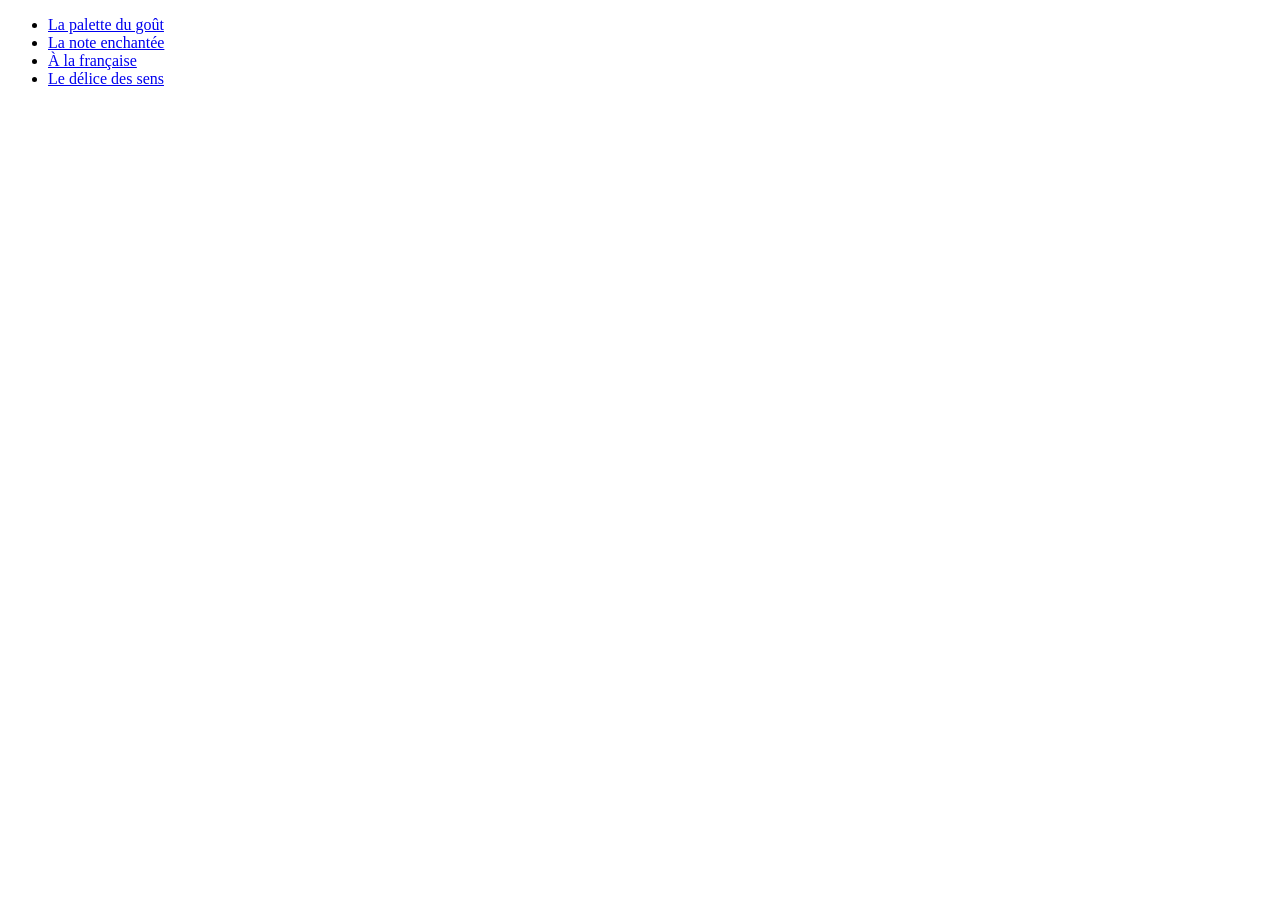
==== index.html @ b1b6aa0e "Initialisation et structure du projet Ohmyfood" ====
<!DOCTYPE html>
<html lang="fr">
<head>
  <meta charset="UTF-8">
  <meta name="viewport" content="width=device-width, initial-scale=1.0">
  <title>Ohmyfood</title>
  <link rel="stylesheet" href="assets/css/style.css">
</head>
<body>

  <header></header>

  <main>
    <ul>
      <li><a href="restaurants/la-palette-du-gout.html">La palette du goût</a></li>
      <li><a href="restaurants/la-note-enchantee.html">La note enchantée</a></li>
      <li><a href="restaurants/a-la-francaise.html">À la française</a></li>
      <li><a href="restaurants/le-delice-des-sens.html">Le délice des sens</a></li>
    </ul>
  </main>

  <footer></footer>

</body>
</html>
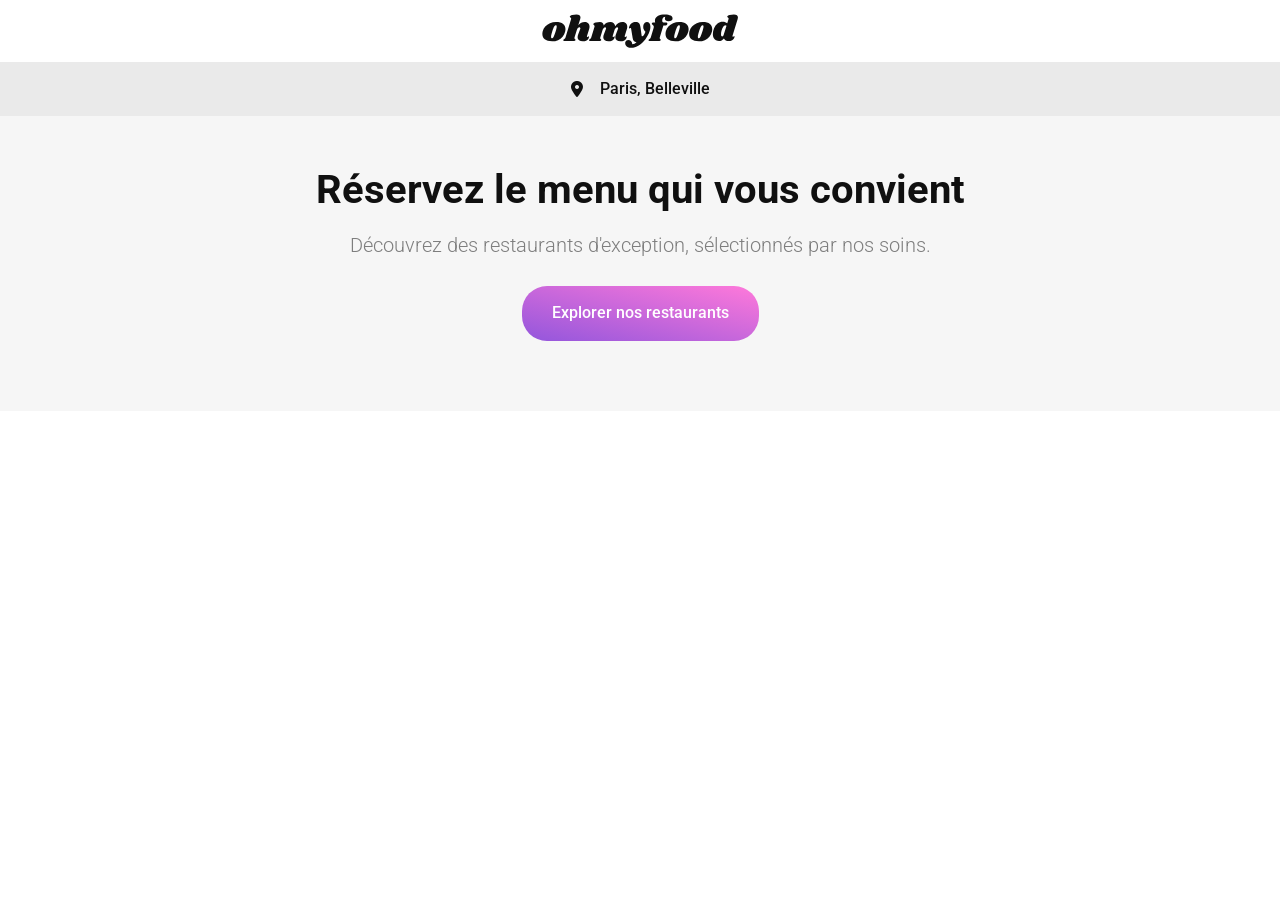
==== commit 86c717e8: "Add header and hero sections with Sass variables and mixin" ====
--- a/index.html
+++ b/index.html
@@ -4,22 +4,34 @@
   <meta charset="UTF-8">
   <meta name="viewport" content="width=device-width, initial-scale=1.0">
   <title>Ohmyfood</title>
-  <link rel="stylesheet" href="assets/css/style.css">
+  <link rel="preconnect" href="https://fonts.googleapis.com">
+  <link rel="preconnect" href="https://fonts.gstatic.com" crossorigin>
+  <link href="https://fonts.googleapis.com/css2?family=Roboto:wght@300;400;500;700&family=Shrikhand&display=swap" rel="stylesheet">
+  <link rel="stylesheet" href="https://cdnjs.cloudflare.com/ajax/libs/font-awesome/6.5.2/css/all.min.css">
+  <link rel="stylesheet" href="assets/css/main.css">
 </head>
 <body>
 
-  <header></header>
+  <header class="header">
+    <a class="header__home" href="index.html">
+      <img class="header__logo" src="assets/images/logo/ohmyfood@2x.svg" alt="Ohmyfood">
+    </a>
+  </header>
 
   <main>
-    <ul>
-      <li><a href="restaurants/la-palette-du-gout.html">La palette du goût</a></li>
-      <li><a href="restaurants/la-note-enchantee.html">La note enchantée</a></li>
-      <li><a href="restaurants/a-la-francaise.html">À la française</a></li>
-      <li><a href="restaurants/le-delice-des-sens.html">Le délice des sens</a></li>
-    </ul>
+
+    <p class="location">
+      <i class="fa-solid fa-location-dot"></i>
+      Paris, Belleville
+    </p>
+
+    <section class="hero">
+      <h1 class="hero__title">Réservez le menu qui vous convient</h1>
+      <p class="hero__subtitle">Découvrez des restaurants d'exception, sélectionnés par nos soins.</p>
+      <a class="btn" href="#">Explorer nos restaurants</a>
+    </section>
+
   </main>
-
-  <footer></footer>
 
 </body>
 </html>
--- a/assets/css/main.css
+++ b/assets/css/main.css
@@ -0,0 +1,89 @@
+*,
+*::before,
+*::after {
+  box-sizing: border-box;
+}
+
+body {
+  margin: 0;
+  font-family: "Roboto", "Helvetica Neue", Arial, sans-serif;
+  color: #101010;
+  line-height: 1.4;
+}
+
+h1,
+p {
+  margin: 0;
+}
+
+a {
+  color: inherit;
+  text-decoration: none;
+}
+
+img {
+  display: block;
+  max-width: 100%;
+}
+
+.header {
+  display: flex;
+  justify-content: center;
+  align-items: center;
+  padding: 14px 20px;
+  background-color: #ffffff;
+}
+.header__logo {
+  height: 34px;
+  width: auto;
+}
+
+.location {
+  display: flex;
+  justify-content: center;
+  align-items: center;
+  gap: 17px;
+  padding: 16px 20px;
+  background-color: #eaeaea;
+  font-size: 16px;
+  font-weight: 500;
+}
+
+.hero {
+  padding: 40px 30px 60px;
+  background-color: #f6f6f6;
+  text-align: center;
+}
+.hero__title {
+  margin: 0 auto 17px;
+  font-size: 24px;
+  font-weight: 700;
+  line-height: 1.2;
+}
+.hero__subtitle {
+  margin: 0 auto 27px;
+  font-size: 18px;
+  font-weight: 300;
+  color: #7e7e7e;
+}
+@media screen and (min-width: 1024px) {
+  .hero {
+    padding: 50px 30px 70px;
+  }
+  .hero__title {
+    font-size: 40px;
+  }
+  .hero__subtitle {
+    font-size: 20px;
+  }
+}
+
+.btn {
+  display: inline-block;
+  padding: 16px 30px;
+  border-radius: 25px;
+  background: linear-gradient(193deg, #ff79da 0%, #9356dc 100%);
+  color: #ffffff;
+  font-size: 16px;
+  font-weight: 500;
+}/*# sourceMappingURL=main.css.map */
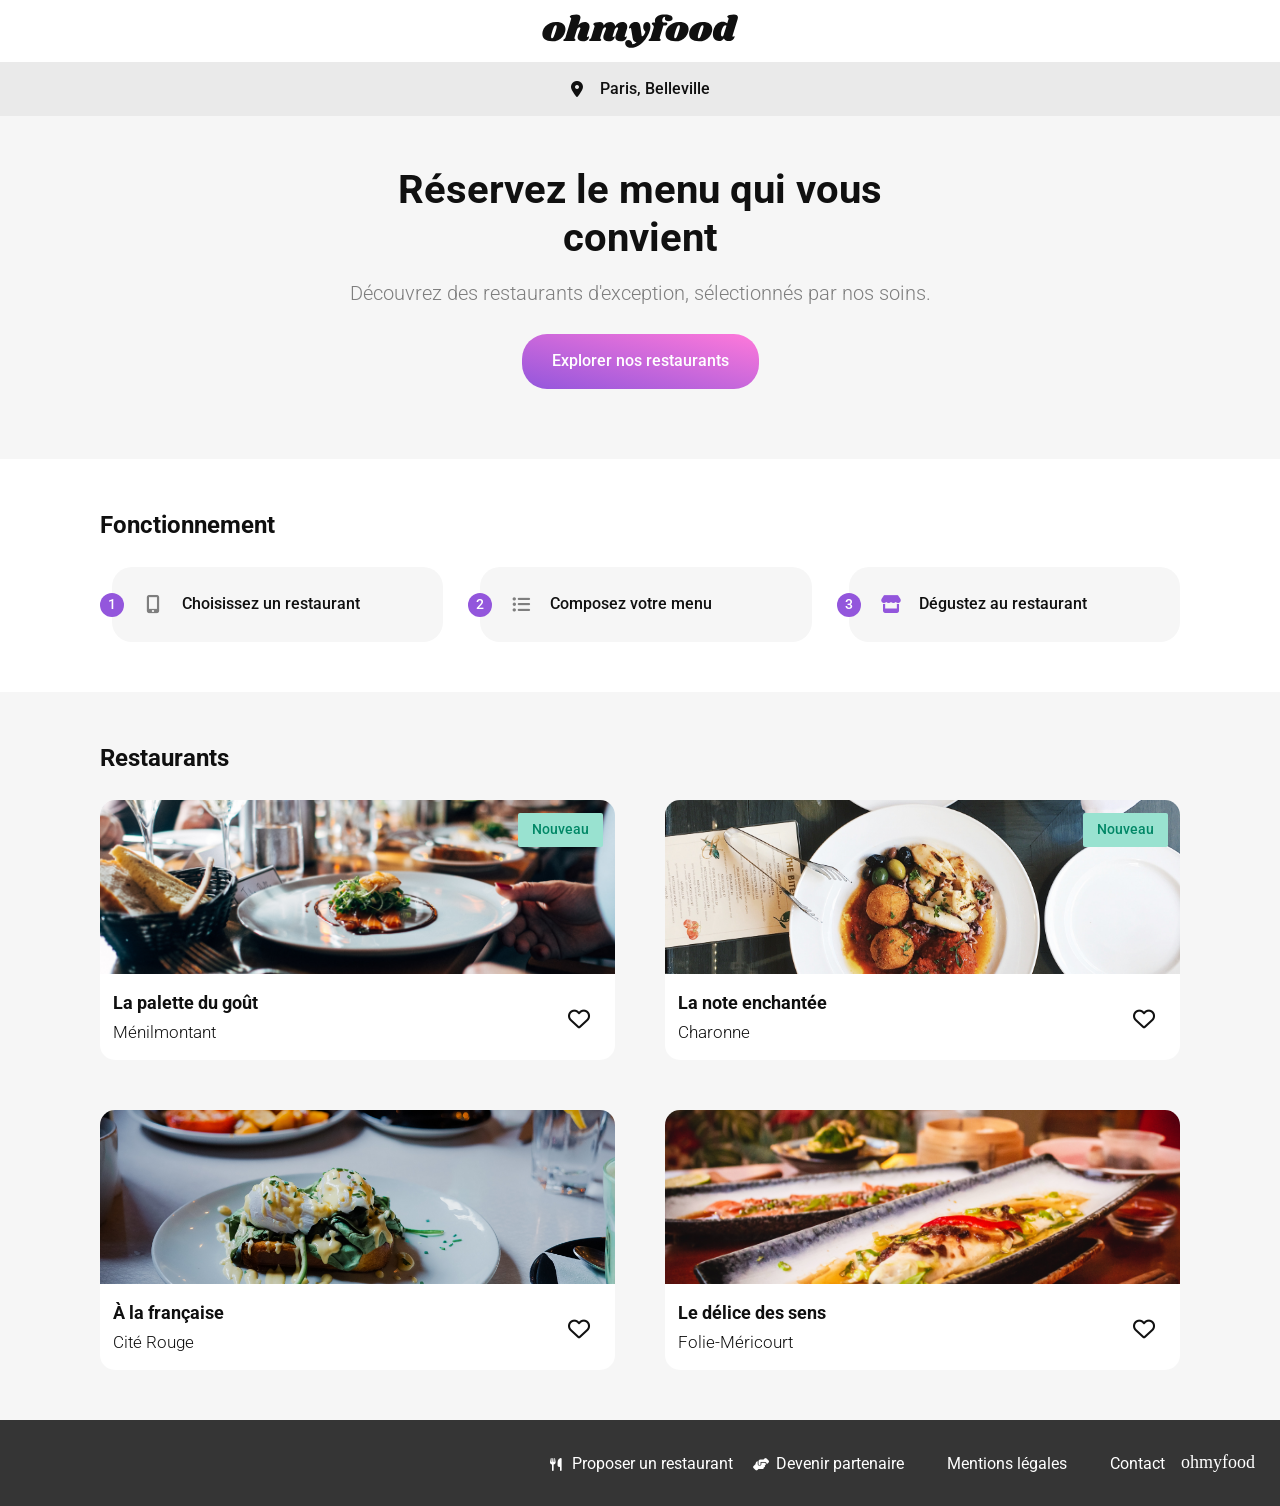
==== commit 07dcdfd0: "Add fonctionnement, restaurants and footer sections" ====
--- a/index.html
+++ b/index.html
@@ -14,7 +14,7 @@
 
   <header class="header">
     <a class="header__home" href="index.html">
-      <img class="header__logo" src="assets/images/logo/ohmyfood@2x.svg" alt="Ohmyfood">
+      <img class="header__logo" src="assets/images/logo/ohmyfood@2x.svg">
     </a>
   </header>
 
@@ -31,7 +31,97 @@
       <a class="btn" href="#">Explorer nos restaurants</a>
     </section>
 
+    <section class="fonctionnement">
+      <h2 class="fonctionnement__title">Fonctionnement</h2>
+      <ol class="steps">
+        <li class="step">
+          <span class="step__number">1</span>
+          <i class="step__icon fa-solid fa-mobile-screen-button"></i>
+          Choisissez un restaurant
+        </li>
+        <li class="step">
+          <span class="step__number">2</span>
+          <i class="step__icon fa-solid fa-list-ul"></i>
+          Composez votre menu
+        </li>
+        <li class="step">
+          <span class="step__number">3</span>
+          <i class="step__icon step__icon--highlight fa-solid fa-store"></i>
+          Dégustez au restaurant
+        </li>
+      </ol>
+    </section>
+
+    <section class="restaurants">
+      <h2 class="restaurants__title">Restaurants</h2>
+      <ul class="restaurants__list">
+
+        <li class="restaurant">
+          <span class="restaurant__badge">Nouveau</span>
+          <a class="restaurant__link" href="restaurants/la-palette-du-gout.html">
+            <img class="restaurant__image"
+                 src="assets/images/restaurants/jay-wennington-N_Y88TWmGwA-unsplash.jpg">
+            <div class="restaurant__text">
+              <h3 class="restaurant__name">La palette du goût</h3>
+              <p class="restaurant__place">Ménilmontant</p>
+            </div>
+          </a>
+          <i class="restaurant__heart fa-regular fa-heart"></i>
+        </li>
+
+        <li class="restaurant">
+          <span class="restaurant__badge">Nouveau</span>
+          <a class="restaurant__link" href="restaurants/la-note-enchantee.html">
+            <img class="restaurant__image"
+                 src="assets/images/restaurants/stil-u2Lp8tXIcjw-unsplash.jpg">
+            <div class="restaurant__text">
+              <h3 class="restaurant__name">La note enchantée</h3>
+              <p class="restaurant__place">Charonne</p>
+            </div>
+          </a>
+          <i class="restaurant__heart fa-regular fa-heart"></i>
+        </li>
+
+        <li class="restaurant">
+          <a class="restaurant__link" href="restaurants/a-la-francaise.html">
+            <img class="restaurant__image"
+                 src="assets/images/restaurants/toa-heftiba-DQKerTsQwi0-unsplash.jpg">
+            <div class="restaurant__text">
+              <h3 class="restaurant__name">À la française</h3>
+              <p class="restaurant__place">Cité Rouge</p>
+            </div>
+          </a>
+          <i class="restaurant__heart fa-regular fa-heart"></i>
+        </li>
+
+        <li class="restaurant">
+          <a class="restaurant__link" href="restaurants/le-delice-des-sens.html">
+            <img class="restaurant__image"
+                 src="assets/images/restaurants/louis-hansel-shotsoflouis-qNBGVyOCY8Q-unsplash.jpg">
+            <div class="restaurant__text">
+              <h3 class="restaurant__name">Le délice des sens</h3>
+              <p class="restaurant__place">Folie-Méricourt</p>
+            </div>
+          </a>
+          <i class="restaurant__heart fa-regular fa-heart"></i>
+        </li>
+
+      </ul>
+    </section>
+
   </main>
+
+  <footer class="footer">
+    <p class="footer__logo">
+      <a href="index.html">ohmyfood</a>
+    </p>
+    <nav class="footer__nav">
+      <a class="footer__link" href="#"><i class="footer__icon fa-solid fa-utensils"></i>Proposer un restaurant</a>
+      <a class="footer__link" href="#"><i class="footer__icon fa-solid fa-handshake-angle"></i>Devenir partenaire</a>
+      <a class="footer__link footer__link--plain" href="#">Mentions légales</a>
+      <a class="footer__link footer__link--plain" href="#">Contact</a>
+    </nav>
+  </footer>
 
 </body>
 </html>
--- a/assets/css/main.css
+++ b/assets/css/main.css
@@ -7,11 +7,14 @@
 body {
   margin: 0;
   font-family: "Roboto", "Helvetica Neue", Arial, sans-serif;
+  background-color: #ffffff;
   color: #101010;
   line-height: 1.4;
 }
 
 h1,
+h2,
+h3,
 p {
   margin: 0;
 }
@@ -71,9 +74,11 @@
     padding: 50px 30px 70px;
   }
   .hero__title {
+    max-width: 645px;
     font-size: 40px;
   }
   .hero__subtitle {
+    max-width: 645px;
     font-size: 20px;
   }
 }
@@ -86,4 +91,196 @@
   color: #ffffff;
   font-size: 16px;
   font-weight: 500;
+}
+
+.fonctionnement {
+  padding: 48px 20px 68px;
+  background-color: #ffffff;
+}
+.fonctionnement__title {
+  margin-bottom: 26px;
+  font-size: 24px;
+  font-weight: 700;
+}
+@media screen and (min-width: 1024px) {
+  .fonctionnement {
+    padding: 50px 30px;
+  }
+  .fonctionnement__title {
+    max-width: 1080px;
+    margin: 0 auto 25px;
+  }
+}
+
+.steps {
+  display: flex;
+  flex-direction: column;
+  gap: 25px;
+  margin: 0;
+  padding: 0;
+  list-style: none;
+}
+@media screen and (min-width: 1024px) {
+  .steps {
+    flex-direction: row;
+    max-width: 1080px;
+    margin-inline: auto;
+  }
+}
+
+.step {
+  position: relative;
+  flex: 1;
+  display: flex;
+  align-items: center;
+  gap: 20px;
+  margin-left: 12px;
+  padding: 26px 0 26px 32px;
+  border-radius: 20px;
+  background-color: #f6f6f6;
+  font-size: 16px;
+  font-weight: 500;
+}
+.step__number {
+  position: absolute;
+  left: -12px;
+  top: 50%;
+  transform: translateY(-50%);
+  display: grid;
+  place-items: center;
+  width: 24px;
+  height: 24px;
+  border-radius: 50%;
+  background-color: #9356dc;
+  color: #ffffff;
+  font-size: 14px;
+}
+.step__icon {
+  width: 18px;
+  font-size: 18px;
+  text-align: center;
+  color: #7e7e7e;
+}
+.step__icon--highlight {
+  color: #9356dc;
+}
+
+.restaurants {
+  padding: 54px 17px 66px;
+  background-color: #f6f6f6;
+}
+.restaurants__title {
+  margin-bottom: 26px;
+  font-size: 24px;
+  font-weight: 700;
+}
+.restaurants__list {
+  display: grid;
+  gap: 18px;
+  margin: 0;
+  padding: 0;
+  list-style: none;
+}
+@media screen and (min-width: 1024px) {
+  .restaurants {
+    padding: 50px 30px;
+  }
+  .restaurants__title {
+    max-width: 1080px;
+    margin: 0 auto 25px;
+  }
+  .restaurants__list {
+    grid-template-columns: repeat(2, 1fr);
+    gap: 50px;
+    max-width: 1080px;
+    margin-inline: auto;
+  }
+}
+
+.restaurant {
+  position: relative;
+  border-radius: 15px;
+  background-color: #ffffff;
+  overflow: hidden;
+}
+.restaurant__image {
+  width: 100%;
+  height: 174px;
+  -o-object-fit: cover;
+     object-fit: cover;
+}
+.restaurant__text {
+  padding: 16px 60px 16px 13px;
+}
+.restaurant__name {
+  margin-bottom: 5px;
+  font-size: 18px;
+  font-weight: 700;
+}
+.restaurant__place {
+  font-size: 17px;
+  font-weight: 300;
+}
+.restaurant__heart {
+  position: absolute;
+  right: 25px;
+  bottom: 30px;
+  font-size: 22px;
+}
+.restaurant__badge {
+  position: absolute;
+  top: 13px;
+  right: 12px;
+  padding: 7px 14px;
+  border-radius: 2px;
+  background-color: #99e2d0;
+  color: #008766;
+  font-size: 14px;
+  font-weight: 500;
+}
+
+.footer {
+  display: flex;
+  flex-direction: column;
+  align-items: flex-start;
+  gap: 16px;
+  padding: 22px 25px;
+  background-color: #353535;
+  color: #ffffff;
+}
+.footer__logo {
+  font-family: "Shrikhand", Georgia, serif;
+  font-size: 18px;
+  font-weight: 400;
+}
+.footer__nav {
+  display: flex;
+  flex-direction: column;
+  gap: 7px;
+}
+.footer__link {
+  display: flex;
+  align-items: center;
+  gap: 11px;
+  font-size: 16px;
+}
+.footer__link--plain {
+  padding-left: 23px;
+}
+.footer__icon {
+  width: 12px;
+  font-size: 13px;
+  text-align: center;
+}
+@media screen and (min-width: 1024px) {
+  .footer {
+    flex-direction: row-reverse;
+    justify-content: flex-start;
+    align-items: flex-end;
+    padding: 30px 25px;
+  }
+  .footer__nav {
+    flex-direction: row;
+    gap: 20px;
+  }
 }/*# sourceMappingURL=main.css.map */
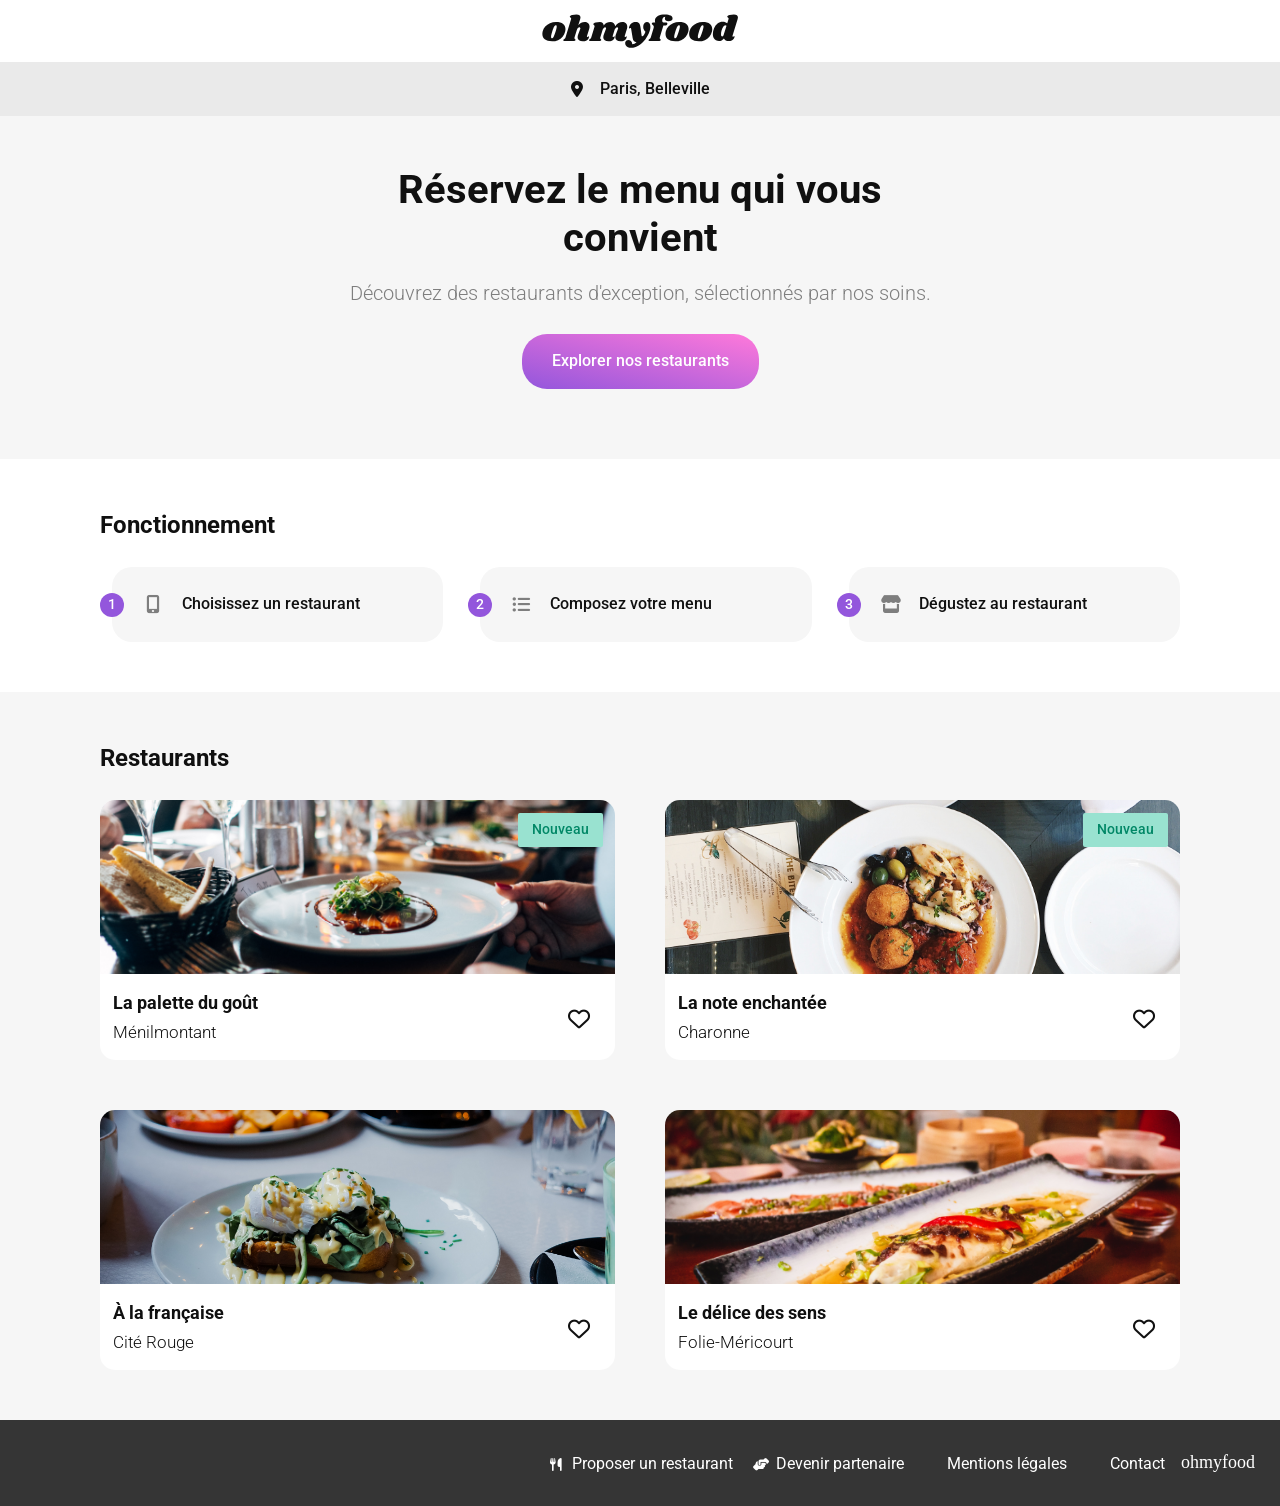
==== commit 048c0464: "Add like button, loader and step icon hover - Fill the heart with a gradient on click and on hover, " ====
--- a/index.html
+++ b/index.html
@@ -11,6 +11,11 @@
   <link rel="stylesheet" href="assets/css/main.css">
 </head>
 <body>
+
+  <div class="loader">
+    <p class="loader__logo">ohmyfood</p>
+    <span class="loader__spinner"></span>
+  </div>
 
   <header class="header">
     <a class="header__home" href="index.html">
@@ -46,7 +51,7 @@
         </li>
         <li class="step">
           <span class="step__number">3</span>
-          <i class="step__icon step__icon--highlight fa-solid fa-store"></i>
+          <i class="step__icon fa-solid fa-store"></i>
           Dégustez au restaurant
         </li>
       </ol>
@@ -66,7 +71,11 @@
               <p class="restaurant__place">Ménilmontant</p>
             </div>
           </a>
-          <i class="restaurant__heart fa-regular fa-heart"></i>
+          <label class="heart restaurant__heart">
+            <input class="heart__input" type="checkbox">
+            <i class="heart__icon heart__icon--outline fa-regular fa-heart"></i>
+            <i class="heart__icon heart__icon--solid fa-solid fa-heart"></i>
+          </label>
         </li>
 
         <li class="restaurant">
@@ -79,7 +88,11 @@
               <p class="restaurant__place">Charonne</p>
             </div>
           </a>
-          <i class="restaurant__heart fa-regular fa-heart"></i>
+          <label class="heart restaurant__heart">
+            <input class="heart__input" type="checkbox">
+            <i class="heart__icon heart__icon--outline fa-regular fa-heart"></i>
+            <i class="heart__icon heart__icon--solid fa-solid fa-heart"></i>
+          </label>
         </li>
 
         <li class="restaurant">
@@ -91,7 +104,11 @@
               <p class="restaurant__place">Cité Rouge</p>
             </div>
           </a>
-          <i class="restaurant__heart fa-regular fa-heart"></i>
+          <label class="heart restaurant__heart">
+            <input class="heart__input" type="checkbox">
+            <i class="heart__icon heart__icon--outline fa-regular fa-heart"></i>
+            <i class="heart__icon heart__icon--solid fa-solid fa-heart"></i>
+          </label>
         </li>
 
         <li class="restaurant">
@@ -103,7 +120,11 @@
               <p class="restaurant__place">Folie-Méricourt</p>
             </div>
           </a>
-          <i class="restaurant__heart fa-regular fa-heart"></i>
+          <label class="heart restaurant__heart">
+            <input class="heart__input" type="checkbox">
+            <i class="heart__icon heart__icon--outline fa-regular fa-heart"></i>
+            <i class="heart__icon heart__icon--solid fa-solid fa-heart"></i>
+          </label>
         </li>
 
       </ul>
--- a/assets/css/main.css
+++ b/assets/css/main.css
@@ -29,7 +29,14 @@
   max-width: 100%;
 }
 
+button {
+  font: inherit;
+  border: none;
+  cursor: pointer;
+}
+
 .header {
+  position: relative;
   display: flex;
   justify-content: center;
   align-items: center;
@@ -39,6 +46,222 @@
 .header__logo {
   height: 34px;
   width: auto;
+}
+.header__back {
+  position: absolute;
+  left: 20px;
+  top: 50%;
+  transform: translateY(-50%);
+  padding: 6px;
+  font-size: 20px;
+}
+
+.footer {
+  display: flex;
+  flex-direction: column;
+  align-items: flex-start;
+  gap: 16px;
+  padding: 22px 25px;
+  background-color: #353535;
+  color: #ffffff;
+}
+.footer__logo {
+  font-family: "Shrikhand", Georgia, serif;
+  font-size: 18px;
+  font-weight: 400;
+}
+.footer__nav {
+  display: flex;
+  flex-direction: column;
+  gap: 7px;
+}
+.footer__link {
+  display: flex;
+  align-items: center;
+  gap: 11px;
+  font-size: 16px;
+}
+.footer__link--plain {
+  padding-left: 23px;
+}
+.footer__icon {
+  width: 12px;
+  font-size: 13px;
+  text-align: center;
+}
+@media screen and (min-width: 1024px) {
+  .footer {
+    flex-direction: row-reverse;
+    justify-content: flex-start;
+    align-items: flex-end;
+    padding: 30px 25px;
+  }
+  .footer__nav {
+    flex-direction: row;
+    gap: 20px;
+  }
+}
+
+.heart {
+  position: relative;
+  display: inline-grid;
+  place-items: center;
+  width: 22px;
+  height: 22px;
+  flex-shrink: 0;
+  cursor: pointer;
+}
+.heart__input {
+  position: absolute;
+  inset: 0;
+  width: 100%;
+  height: 100%;
+  margin: 0;
+  opacity: 0;
+  cursor: pointer;
+}
+.heart__icon {
+  grid-area: 1/1;
+  font-size: 22px;
+  pointer-events: none;
+}
+.heart__icon--outline {
+  color: #101010;
+}
+.heart__icon--solid {
+  color: #9356dc;
+  clip-path: inset(100% 0 0 0);
+  transition: clip-path 0.5s ease;
+}
+@supports (-webkit-background-clip: text) {
+  .heart__icon--solid {
+    background: linear-gradient(193deg, #ff79da 0%, #9356dc 100%);
+    -webkit-background-clip: text;
+    background-clip: text;
+    color: transparent;
+  }
+}
+.heart__input:checked ~ .heart__icon--solid {
+  clip-path: inset(0 0 0 0);
+}
+@media (hover: hover) {
+  .heart:hover .heart__icon--solid {
+    clip-path: inset(0 0 0 0);
+  }
+}
+
+.cover {
+  width: 100%;
+  height: 275px;
+  -o-object-fit: cover;
+     object-fit: cover;
+}
+@media screen and (min-width: 1024px) {
+  .cover {
+    height: 383px;
+  }
+}
+
+.menu {
+  position: relative;
+  margin-top: -55px;
+  padding: 32px 17px 40px;
+  border-radius: 40px 40px 0 0;
+  background-color: #f6f6f6;
+}
+@media screen and (min-width: 1024px) {
+  .menu__inner {
+    max-width: 634px;
+    margin-inline: auto;
+  }
+}
+.menu__head {
+  display: flex;
+  justify-content: space-between;
+  align-items: center;
+  gap: 20px;
+  margin-bottom: 40px;
+}
+@media screen and (min-width: 1024px) {
+  .menu__head {
+    justify-content: center;
+    gap: 30px;
+  }
+}
+.menu__title {
+  font-family: "Shrikhand", Georgia, serif;
+  font-size: 28px;
+  font-weight: 400;
+  line-height: 1.2;
+}
+.menu__order {
+  display: flex;
+  justify-content: center;
+  margin-top: 40px;
+}
+
+.course__title {
+  position: relative;
+  display: inline-block;
+  margin-bottom: 18px;
+  padding-bottom: 6px;
+  font-size: 16px;
+  font-weight: 300;
+  text-transform: uppercase;
+}
+.course__title::after {
+  content: "";
+  position: absolute;
+  left: 0;
+  bottom: 0;
+  width: 40px;
+  height: 3px;
+  background-color: #99e2d0;
+}
+.course__list {
+  display: flex;
+  flex-direction: column;
+  gap: 12px;
+  margin: 0;
+  padding: 0;
+  list-style: none;
+}
+.course--plats, .course--desserts {
+  margin-top: 40px;
+}
+
+.dish {
+  display: flex;
+  border-radius: 15px;
+  background-color: #ffffff;
+  overflow: hidden;
+}
+.dish__body {
+  flex: 1;
+  min-width: 0;
+  padding: 12px 0 12px 12px;
+}
+.dish__name {
+  margin-bottom: 5px;
+  font-size: 18px;
+  font-weight: 500;
+  overflow: hidden;
+  white-space: nowrap;
+  text-overflow: ellipsis;
+}
+.dish__desc {
+  font-size: 15px;
+  font-weight: 300;
+  overflow: hidden;
+  white-space: nowrap;
+  text-overflow: ellipsis;
+}
+.dish__price {
+  align-self: flex-end;
+  flex-shrink: 0;
+  padding: 12px 15px;
+  font-size: 15px;
+  font-weight: 700;
 }
 
 .location {
@@ -160,8 +383,9 @@
   font-size: 18px;
   text-align: center;
   color: #7e7e7e;
-}
-.step__icon--highlight {
+  transition: color 0.3s ease;
+}
+.step:hover .step__icon {
   color: #9356dc;
 }
 
@@ -225,7 +449,6 @@
   position: absolute;
   right: 25px;
   bottom: 30px;
-  font-size: 22px;
 }
 .restaurant__badge {
   position: absolute;
@@ -239,48 +462,47 @@
   font-weight: 500;
 }
 
-.footer {
-  display: flex;
-  flex-direction: column;
-  align-items: flex-start;
-  gap: 16px;
-  padding: 22px 25px;
-  background-color: #353535;
-  color: #ffffff;
-}
-.footer__logo {
+.loader {
+  position: fixed;
+  inset: 0;
+  z-index: 10;
+  display: grid;
+  place-items: center;
+  align-content: center;
+  gap: 24px;
+  background-color: #ffffff;
+  animation: loader-sortie 2s ease forwards;
+}
+.loader__logo {
+  position: relative;
   font-family: "Shrikhand", Georgia, serif;
-  font-size: 18px;
-  font-weight: 400;
-}
-.footer__nav {
-  display: flex;
-  flex-direction: column;
-  gap: 7px;
-}
-.footer__link {
-  display: flex;
-  align-items: center;
-  gap: 11px;
-  font-size: 16px;
-}
-.footer__link--plain {
-  padding-left: 23px;
-}
-.footer__icon {
-  width: 12px;
-  font-size: 13px;
-  text-align: center;
-}
-@media screen and (min-width: 1024px) {
-  .footer {
-    flex-direction: row-reverse;
-    justify-content: flex-start;
-    align-items: flex-end;
-    padding: 30px 25px;
-  }
-  .footer__nav {
-    flex-direction: row;
-    gap: 20px;
+  font-size: 40px;
+  background: linear-gradient(193deg, #ff79da 0%, #9356dc 100%);
+  -webkit-background-clip: text;
+  background-clip: text;
+  color: transparent;
+}
+.loader__spinner {
+  width: 40px;
+  height: 40px;
+  border: 4px solid #eaeaea;
+  border-top-color: #9356dc;
+  border-radius: 50%;
+  animation: loader-rotation 0.8s linear infinite;
+}
+
+@keyframes loader-sortie {
+  0%, 70% {
+    opacity: 1;
+    visibility: visible;
+  }
+  100% {
+    opacity: 0;
+    visibility: hidden;
+  }
+}
+@keyframes loader-rotation {
+  to {
+    transform: rotate(360deg);
   }
 }/*# sourceMappingURL=main.css.map */
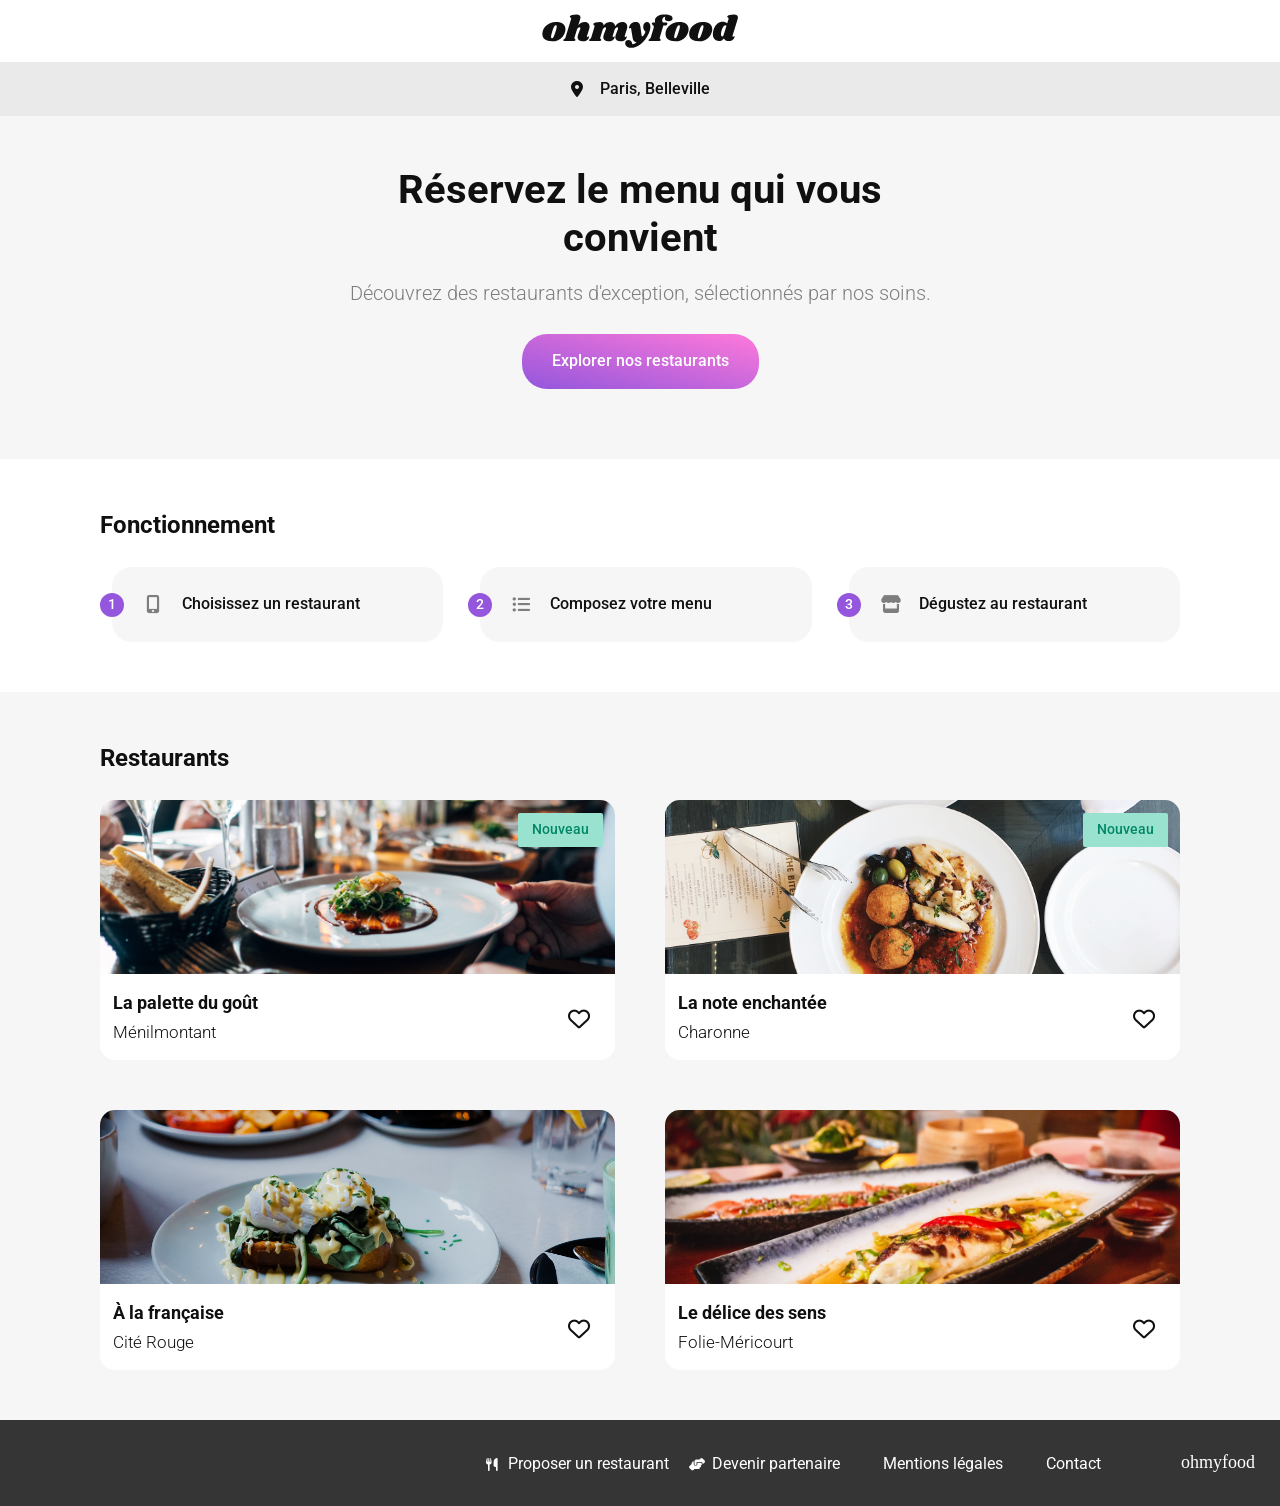
==== commit d29502e7: "Add dish check animation and fix desktop spacing - Slide a green check panel in on dish hover, with " ====
--- a/index.html
+++ b/index.html
@@ -140,7 +140,7 @@
       <a class="footer__link" href="#"><i class="footer__icon fa-solid fa-utensils"></i>Proposer un restaurant</a>
       <a class="footer__link" href="#"><i class="footer__icon fa-solid fa-handshake-angle"></i>Devenir partenaire</a>
       <a class="footer__link footer__link--plain" href="#">Mentions légales</a>
-      <a class="footer__link footer__link--plain" href="#">Contact</a>
+      <a class="footer__link footer__link--plain" href="mailto:contact@ohmyfood.fr">Contact</a>
     </nav>
   </footer>
 
--- a/assets/css/main.css
+++ b/assets/css/main.css
@@ -95,6 +95,7 @@
     justify-content: flex-start;
     align-items: flex-end;
     padding: 30px 25px;
+    gap: 80px;
   }
   .footer__nav {
     flex-direction: row;
@@ -170,6 +171,12 @@
   background-color: #f6f6f6;
 }
 @media screen and (min-width: 1024px) {
+  .menu {
+    max-width: 1080px;
+    margin-inline: auto;
+  }
+}
+@media screen and (min-width: 1024px) {
   .menu__inner {
     max-width: 634px;
     margin-inline: auto;
@@ -262,6 +269,19 @@
   padding: 12px 15px;
   font-size: 15px;
   font-weight: 700;
+}
+.dish__check {
+  flex: 0 0 0;
+  display: grid;
+  place-items: center;
+  overflow: hidden;
+  background-color: #99e2d0;
+  color: #ffffff;
+  font-size: 20px;
+  transition: flex-basis 0.4s ease;
+}
+.dish:hover .dish__check {
+  flex-basis: 59px;
 }
 
 .location {
